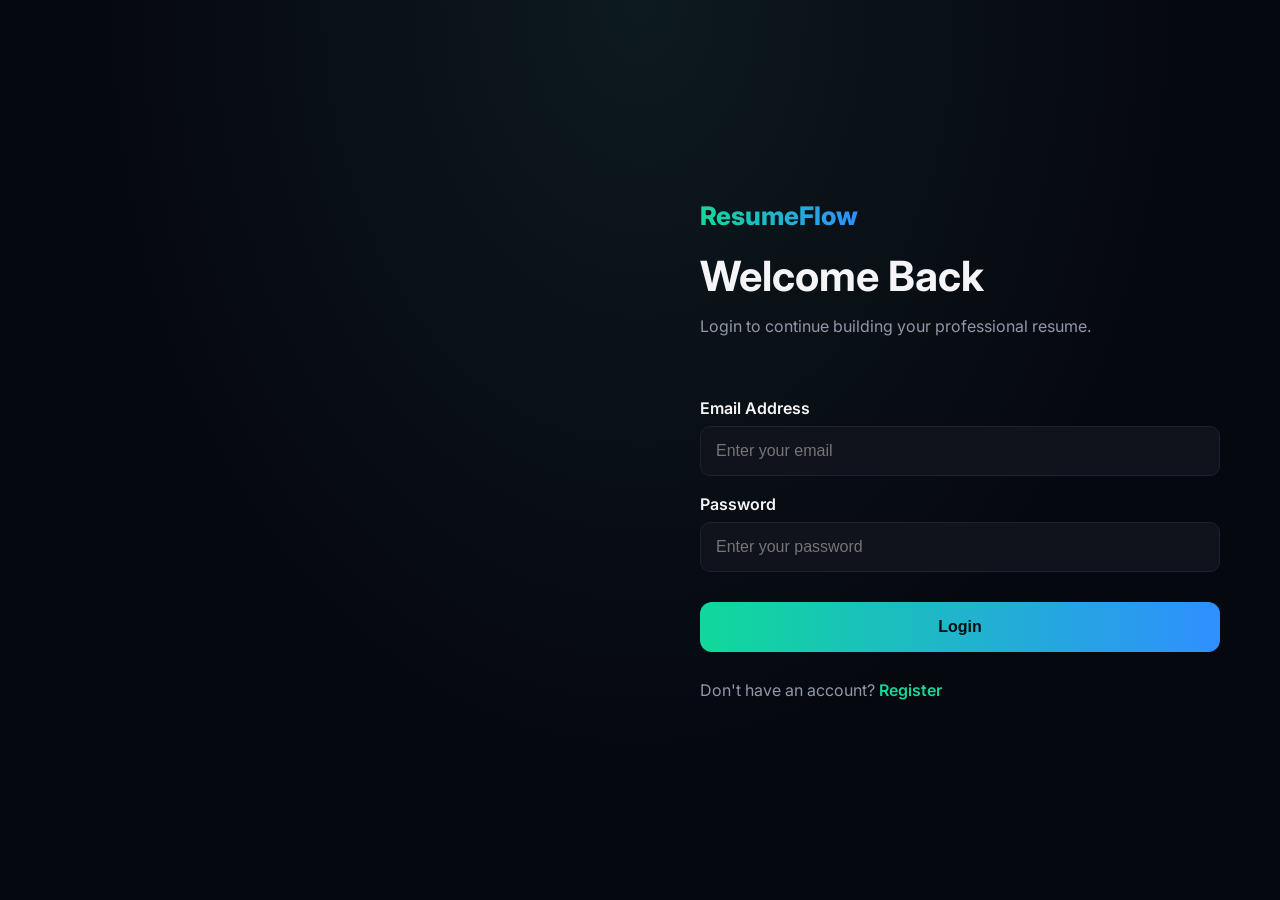
==== login.html @ 40dbe304 "Added loginpage.html and register.html,auth.css,auth.js" ====
<!DOCTYPE html>
<html lang="en">

<head>
    <meta charset="UTF-8">
    <meta name="viewport" content="width=device-width, initial-scale=1.0">
    <title>Login | ResumeFlow</title>

    <link rel="stylesheet" href="auth.css">

    <link rel="preconnect" href="https://fonts.googleapis.com">
    <link rel="preconnect" href="https://fonts.gstatic.com" crossorigin>

    <link href="https://fonts.googleapis.com/css2?family=Inter:wght@400;500;600;700;800&display=swap"
        rel="stylesheet">
</head>

<body>

    <main class="auth-container">

        <section class="auth-image">


        </section>

        <section class="auth-content">

            <header>

                <a href="index.html" class="logo">ResumeFlow</a>

                <h1>Welcome Back</h1>

                <p>
                    Login to continue building your professional resume.
                </p>

            </header>

            <form class="login-form">

                <fieldset>

                    <legend>Login</legend>

                    <label for="email">
                        Email Address
                    </label>

                    <input
                        type="email"
                        id="email"
                        name="email"
                        placeholder="Enter your email"
                        required>

                    <label for="password">
                        Password
                    </label>

                    <input
                        type="password"
                        id="password"
                        name="password"
                        placeholder="Enter your password"
                        required>

                    <button type="submit" class="btn btn-primary">
                        Login
                    </button>

                </fieldset>

            </form>

            <footer>

                <p>
                    Don't have an account?

                    <a href="register.html">
                        Register
                    </a>

                </p>

            </footer>

        </section>

    </main>

    <script src="auth.js"></script>

</body>

</html>
---- auth.css ----
/* ===========================
   RESET
=========================== */

* {
    margin: 0;
    padding: 0;
    box-sizing: border-box;
}

/* ===========================
   ROOT
=========================== */

:root {
    --bg-color: #121212;
    --surface-color: #10121c;
    --text-color: #f5f5f7;
    --text-muted: #9098a8;
    --accent-green: #10d99a;
    --accent-blue: #2f8fff;
    --accent-gradient: linear-gradient(90deg, var(--accent-green), var(--accent-blue));
    --border-color: #1e2130;
    --radius: 12px;
    --font-family: "Inter", sans-serif;
}

/* ===========================
   BODY
=========================== */

body {
    font-family: var(--font-family);
    background: radial-gradient(ellipse at top, #0d1a1e 0%, #060810 60%);
    color: var(--text-color);
    min-height: 100vh;
}

/* ===========================
   MAIN LAYOUT
=========================== */

.auth-container {
    display: grid;
    grid-template-columns: 1fr 1fr;
    min-height: 100vh;
}

/* ===========================
   IMAGE SECTION
=========================== */

.auth-image {
    display: flex;
    justify-content: center;
    align-items: center;
    padding: 40px;
}

.auth-image figure {
    width: 20%;
  

    
}

.auth-image img {
    width: 100%;
    border-radius: 5px;
    display: block;
}

/* ===========================
   FORM SECTION
=========================== */

.auth-content {
    display: flex;
    flex-direction: column;
    justify-content: center;
    padding: 60px;
}

header {
    margin-bottom: 40px;
}

.logo {
    display: inline-block;
    margin-bottom: 20px;
    text-decoration: none;
    font-size: 1.6rem;
    font-weight: 800;
    background: var(--accent-gradient);
    -webkit-background-clip: text;
    color: transparent;
}

header h1 {
    font-size: 2.6rem;
    margin-bottom: 12px;
}

header p {
    color: var(--text-muted);
    line-height: 1.7;
}

/* ===========================
   FORM
=========================== */

fieldset {
    border: none;
}

legend {
    display: none;
}

label {
    display: block;
    margin-top: 18px;
    margin-bottom: 8px;
    font-weight: 600;
}

input {
    width: 100%;
    padding: 15px;
    border-radius: 10px;
    border: 1px solid var(--border-color);
    background: var(--surface-color);
    color: var(--text-color);
    font-size: 1rem;
    outline: none;
}

input:focus {
    border-color: var(--accent-green);
}
/* ===========================
   BUTTON
=========================== */

button {
    width: 100%;
    margin-top: 30px;
    padding: 16px;
    border: none;
    border-radius: var(--radius);
    background: var(--accent-gradient);
    color: #06110d;
    font-size: 1rem;
    font-weight: 700;
    cursor: pointer;
    transition: 0.3s;
}

button:hover {
    transform: translateY(-2px);
    box-shadow: 0 10px 25px rgba(16, 217, 154, 0.30);
}

/* ===========================
   FOOTER
=========================== */

footer {
    margin-top: 28px;
}

footer p {
    color: var(--text-muted);
}

footer a {
    color: var(--accent-green);
    text-decoration: none;
    font-weight: 600;
}

footer a:hover {
    color: var(--accent-blue);
}

/* ===========================
   RESPONSIVE
=========================== */

@media (max-width: 992px) {

    .auth-container {
        grid-template-columns: 1fr;
    }

    .auth-image {
        display: none;
    }

    .auth-content {
        padding: 50px 30px;
    }

    header h1 {
        font-size: 2rem;
    }

}

@media (max-width: 576px) {

    .auth-content {
        padding: 40px 20px;
    }

    header h1 {
        font-size: 1.8rem;
    }

    input,
    button {
        font-size: 0.95rem;
    }

}
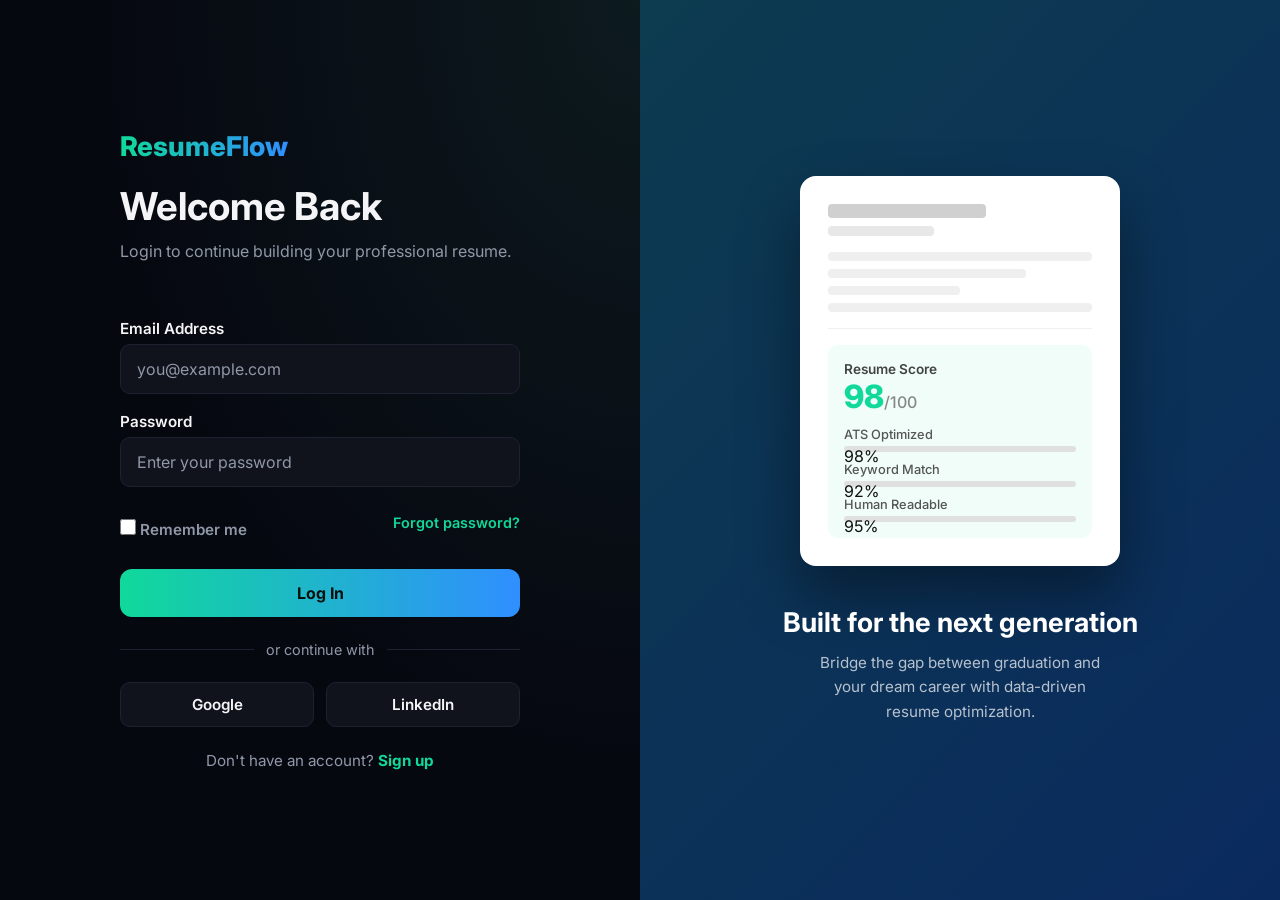
==== commit d1407a92: "Improve auth pages layout, navbar spacing and responsive design" ====
--- a/login.html
+++ b/login.html
@@ -5,87 +5,98 @@
     <meta charset="UTF-8">
     <meta name="viewport" content="width=device-width, initial-scale=1.0">
     <title>Login | ResumeFlow</title>
-
     <link rel="stylesheet" href="auth.css">
-
     <link rel="preconnect" href="https://fonts.googleapis.com">
     <link rel="preconnect" href="https://fonts.gstatic.com" crossorigin>
-
-    <link href="https://fonts.googleapis.com/css2?family=Inter:wght@400;500;600;700;800&display=swap"
-        rel="stylesheet">
+    <link href="https://fonts.googleapis.com/css2?family=Inter:wght@400;500;600;700;800&display=swap" rel="stylesheet">
 </head>
 
 <body>
 
     <main class="auth-container">
 
-        <section class="auth-image">
+        <!-- LEFT: FORM -->
+        <section class="auth-content">
 
+            <header class="auth-header">
+                <a href="index.html" class="logo">ResumeFlow</a>
+                <h1>Welcome Back</h1>
+                <p>Login to continue building your professional resume.</p>
+            </header>
+
+            <form class="auth-form login-form">
+                <fieldset>
+                    <legend>Login</legend>
+
+                    <label for="email">Email Address</label>
+                    <input type="email" id="email" name="email" placeholder="you@example.com" required>
+
+                    <label for="password">Password</label>
+                    <input type="password" id="password" name="password" placeholder="Enter your password" required>
+
+                    <div class="form-row">
+                        <label class="checkbox-label">
+                            <input type="checkbox" id="remember" name="remember">
+                            Remember me
+                        </label>
+                        <a href="#" class="forgot-link">Forgot password?</a>
+                    </div>
+
+                    <button type="submit" class="btn btn-primary">Log In</button>
+                </fieldset>
+            </form>
+
+            <p class="divider"><span>or continue with</span></p>
+
+            <ul class="social-btns">
+                <li><button type="button" class="btn-social">Google</button></li>
+                <li><button type="button" class="btn-social">LinkedIn</button></li>
+            </ul>
+
+            <footer class="auth-footer">
+                <p>Don't have an account? <a href="register.html">Sign up</a></p>
+            </footer>
 
         </section>
 
-        <section class="auth-content">
+        <!-- RIGHT: IMAGE PANEL -->
+        <section class="auth-image" aria-hidden="true">
 
-            <header>
+            <article class="resume-mockup">
+                <header class="mockup-header">
+                    <span class="mockup-name-bar"></span>
+                    <span class="mockup-role-bar"></span>
+                </header>
+                <ul class="mockup-lines">
+                    <li class="line long"></li>
+                    <li class="line medium"></li>
+                    <li class="line short"></li>
+                    <li class="line long"></li>
+                </ul>
+                <section class="score-card">
+                    <h3>Resume Score</h3>
+                    <p class="score-number">98<span>/100</span></p>
+                    <ul class="score-checks">
+                        <li>
+                            <span>ATS Optimized</span>
+                            <meter min="0" max="100" value="98" title="ATS Score">98%</meter>
+                        </li>
+                        <li>
+                            <span>Keyword Match</span>
+                            <meter min="0" max="100" value="92" title="Keyword Score">92%</meter>
+                        </li>
+                        <li>
+                            <span>Human Readable</span>
+                            <meter min="0" max="100" value="95" title="Readability Score">95%</meter>
+                        </li>
+                    </ul>
+                </section>
+            </article>
 
-                <a href="index.html" class="logo">ResumeFlow</a>
-
-                <h1>Welcome Back</h1>
-
-                <p>
-                    Login to continue building your professional resume.
-                </p>
-
-            </header>
-
-            <form class="login-form">
-
-                <fieldset>
-
-                    <legend>Login</legend>
-
-                    <label for="email">
-                        Email Address
-                    </label>
-
-                    <input
-                        type="email"
-                        id="email"
-                        name="email"
-                        placeholder="Enter your email"
-                        required>
-
-                    <label for="password">
-                        Password
-                    </label>
-
-                    <input
-                        type="password"
-                        id="password"
-                        name="password"
-                        placeholder="Enter your password"
-                        required>
-
-                    <button type="submit" class="btn btn-primary">
-                        Login
-                    </button>
-
-                </fieldset>
-
-            </form>
-
-            <footer>
-
-                <p>
-                    Don't have an account?
-
-                    <a href="register.html">
-                        Register
-                    </a>
-
-                </p>
-
-            </footer>
+            <section class="image-text">
+                <h2>Built for the next generation</h2>
+                <p>Bridge the gap between graduation and your dream career with data-driven resume optimization.</p>
+            </section>
 
         </section>
 
--- a/auth.css
+++ b/auth.css
@@ -37,7 +37,7 @@
 }
 
 /* ===========================
-   MAIN LAYOUT
+   TWO COLUMN LAYOUT
 =========================== */
 
 .auth-container {
@@ -47,149 +47,414 @@
 }
 
 /* ===========================
-   IMAGE SECTION
-=========================== */
-
-.auth-image {
-    display: flex;
+   LEFT — FORM SIDE
+=========================== */
+
+.auth-content {
+    display: flex;
+    flex-direction: column;
     justify-content: center;
     align-items: center;
-    padding: 40px;
-}
-
-.auth-image figure {
-    width: 20%;
-  
-
-    
-}
-
-.auth-image img {
-    width: 100%;
-    border-radius: 5px;
-    display: block;
-}
-
-/* ===========================
-   FORM SECTION
-=========================== */
-
-.auth-content {
-    display: flex;
-    flex-direction: column;
-    justify-content: center;
-    padding: 60px;
-}
-
-header {
-    margin-bottom: 40px;
+    padding: 60px 40px;
+}
+
+.auth-header,
+.auth-form,
+.divider,
+.social-btns,
+.auth-footer {
+    width: 100%;
+    max-width: 400px;
+}
+
+/* ===========================
+   HEADER
+=========================== */
+
+.auth-header {
+    margin-bottom: 36px;
 }
 
 .logo {
     display: inline-block;
     margin-bottom: 20px;
     text-decoration: none;
-    font-size: 1.6rem;
+    font-size: 1.7rem;
     font-weight: 800;
     background: var(--accent-gradient);
     -webkit-background-clip: text;
+    background-clip: text;
     color: transparent;
 }
 
-header h1 {
-    font-size: 2.6rem;
-    margin-bottom: 12px;
-}
-
-header p {
+.auth-header h1 {
+    font-size: 2.4rem;
+    margin-bottom: 10px;
+    line-height: 1.2;
+}
+
+.auth-header p {
     color: var(--text-muted);
-    line-height: 1.7;
+    line-height: 1.6;
 }
 
 /* ===========================
    FORM
 =========================== */
 
-fieldset {
+.auth-form fieldset {
     border: none;
 }
 
-legend {
+.auth-form legend {
     display: none;
 }
 
-label {
+.auth-form label {
     display: block;
     margin-top: 18px;
-    margin-bottom: 8px;
+    margin-bottom: 6px;
     font-weight: 600;
-}
-
-input {
-    width: 100%;
-    padding: 15px;
+    font-size: 0.95rem;
+}
+
+.auth-form input[type="email"],
+.auth-form input[type="password"],
+.auth-form input[type="text"] {
+    width: 100%;
+    padding: 14px 16px;
     border-radius: 10px;
     border: 1px solid var(--border-color);
     background: var(--surface-color);
     color: var(--text-color);
     font-size: 1rem;
+    font-family: var(--font-family);
     outline: none;
-}
-
-input:focus {
+    transition: border-color 0.3s, box-shadow 0.3s;
+}
+
+.auth-form input::placeholder {
+    color: var(--text-muted);
+}
+
+.auth-form input:focus {
     border-color: var(--accent-green);
-}
-/* ===========================
-   BUTTON
-=========================== */
-
-button {
-    width: 100%;
-    margin-top: 30px;
-    padding: 16px;
+    box-shadow: 0 0 0 3px rgba(16, 217, 154, 0.12);
+}
+
+/* ===========================
+   REMEMBER ME + FORGOT ROW
+=========================== */
+
+.form-row {
+    display: flex;
+    justify-content: space-between;
+    align-items: center;
+    margin-top: 14px;
+}
+
+.checkbox-label {
+    display: flex;
+    align-items: center;
+    gap: 8px;
+    color: var(--text-muted);
+    font-size: 0.9rem;
+    cursor: pointer;
+    font-weight: 400;
+    margin-top: 0;
+}
+
+.checkbox-label input[type="checkbox"] {
+    width: 16px;
+    height: 16px;
+    accent-color: var(--accent-green);
+    cursor: pointer;
+}
+
+.forgot-link {
+    color: var(--accent-green);
+    text-decoration: none;
+    font-size: 0.9rem;
+    font-weight: 600;
+}
+
+.forgot-link:hover {
+    color: var(--accent-blue);
+}
+
+/* ===========================
+   SUBMIT BUTTON
+=========================== */
+
+.btn {
+    display: inline-block;
+    padding: 14px;
+    border-radius: var(--radius);
+    font-weight: 700;
+    font-size: 1rem;
+    font-family: var(--font-family);
+    cursor: pointer;
     border: none;
-    border-radius: var(--radius);
+    transition: transform 0.3s, box-shadow 0.3s;
+}
+
+.btn-primary {
+    width: 100%;
+    margin-top: 24px;
     background: var(--accent-gradient);
     color: #06110d;
-    font-size: 1rem;
-    font-weight: 700;
+}
+
+.btn-primary:hover {
+    transform: translateY(-2px);
+    box-shadow: 0 10px 25px rgba(16, 217, 154, 0.3);
+}
+
+/* ===========================
+   DIVIDER
+=========================== */
+
+.divider {
+    display: flex;
+    align-items: center;
+    gap: 12px;
+    margin: 24px 0;
+    color: var(--text-muted);
+    font-size: 0.9rem;
+    list-style: none;
+}
+
+.divider::before,
+.divider::after {
+    content: '';
+    flex: 1;
+    height: 1px;
+    background: var(--border-color);
+}
+
+/* ===========================
+   SOCIAL BUTTONS
+=========================== */
+
+.social-btns {
+    display: grid;
+    grid-template-columns: 1fr 1fr;
+    gap: 12px;
+    list-style: none;
+}
+
+.btn-social {
+    width: 100%;
+    padding: 12px;
+    border: 1px solid var(--border-color);
+    border-radius: 10px;
+    background: var(--surface-color);
+    color: var(--text-color);
+    font-size: 0.95rem;
+    font-weight: 600;
+    font-family: var(--font-family);
     cursor: pointer;
-    transition: 0.3s;
-}
-
-button:hover {
-    transform: translateY(-2px);
-    box-shadow: 0 10px 25px rgba(16, 217, 154, 0.30);
+    transition: border-color 0.3s, box-shadow 0.3s;
+}
+
+.btn-social:hover {
+    border-color: var(--accent-green);
+    box-shadow: 0 0 12px rgba(16, 217, 154, 0.15);
 }
 
 /* ===========================
    FOOTER
 =========================== */
 
-footer {
-    margin-top: 28px;
-}
-
-footer p {
+.auth-footer {
+    margin-top: 24px;
+    text-align: center;
+}
+
+.auth-footer p {
     color: var(--text-muted);
-}
-
-footer a {
+    font-size: 0.95rem;
+}
+
+.auth-footer a {
     color: var(--accent-green);
     text-decoration: none;
+    font-weight: 700;
+}
+
+.auth-footer a:hover {
+    color: var(--accent-blue);
+}
+
+/* ===========================
+   RIGHT — IMAGE PANEL
+=========================== */
+
+.auth-image {
+    background: linear-gradient(135deg, #0d3b4f 0%, #0a2a5e 100%);
+    display: flex;
+    flex-direction: column;
+    align-items: center;
+    justify-content: center;
+    padding: 60px 50px;
+    gap: 40px;
+}
+
+/* ===========================
+   RESUME MOCKUP CARD
+=========================== */
+
+.resume-mockup {
+    background: #fff;
+    border-radius: 16px;
+    padding: 28px;
+    width: 100%;
+    max-width: 320px;
+    box-shadow: 0 30px 60px rgba(0, 0, 0, 0.4);
+    color: #111;
+}
+
+.mockup-header {
+    margin-bottom: 16px;
+    display: flex;
+    flex-direction: column;
+    gap: 8px;
+}
+
+.mockup-name-bar {
+    display: block;
+    height: 14px;
+    width: 60%;
+    background: #d0d0d0;
+    border-radius: 4px;
+}
+
+.mockup-role-bar {
+    display: block;
+    height: 10px;
+    width: 40%;
+    background: #e8e8e8;
+    border-radius: 4px;
+}
+
+.mockup-lines {
+    list-style: none;
+    display: flex;
+    flex-direction: column;
+    gap: 8px;
+    padding-bottom: 16px;
+    border-bottom: 1px solid #efefef;
+    margin-bottom: 16px;
+}
+
+.line {
+    display: block;
+    height: 9px;
+    background: #efefef;
+    border-radius: 4px;
+}
+
+.line.long { width: 100%; }
+.line.medium { width: 75%; }
+.line.short { width: 50%; }
+
+/* ===========================
+   SCORE CARD (inside mockup)
+=========================== */
+
+.score-card {
+    background: #f0fdf8;
+    border-radius: 10px;
+    padding: 16px;
+}
+
+.score-card h3 {
+    font-size: 0.85rem;
+    color: #444;
+    margin-bottom: 4px;
     font-weight: 600;
 }
 
-footer a:hover {
-    color: var(--accent-blue);
+.score-number {
+    font-size: 2rem;
+    font-weight: 800;
+    color: #10d99a;
+    margin-bottom: 14px;
+    line-height: 1;
+}
+
+.score-number span {
+    font-size: 1rem;
+    color: #888;
+    font-weight: 500;
+}
+
+.score-checks {
+    list-style: none;
+    display: flex;
+    flex-direction: column;
+    gap: 10px;
+}
+
+.score-checks li {
+    display: flex;
+    flex-direction: column;
+    gap: 4px;
+}
+
+.score-checks li span {
+    font-size: 0.8rem;
+    color: #555;
+    font-weight: 500;
+}
+
+.score-checks meter {
+    width: 100%;
+    height: 6px;
+    border-radius: 4px;
+    appearance: none;
+    -webkit-appearance: none;
+    border: none;
+    background: #e0e0e0;
+}
+
+.score-checks meter::-webkit-meter-optimum-value {
+    background: linear-gradient(90deg, #10d99a, #2f8fff);
+    border-radius: 4px;
+}
+
+.score-checks meter::-moz-meter-bar {
+    background: linear-gradient(90deg, #10d99a, #2f8fff);
+    border-radius: 4px;
+}
+
+/* ===========================
+   RIGHT SIDE TEXT
+=========================== */
+
+.image-text {
+    text-align: center;
+}
+
+.image-text h2 {
+    font-size: 1.7rem;
+    color: #fff;
+    margin-bottom: 12px;
+}
+
+.image-text p {
+    color: rgba(255, 255, 255, 0.7);
+    font-size: 0.95rem;
+    max-width: 280px;
+    margin: 0 auto;
+    line-height: 1.6;
 }
 
 /* ===========================
    RESPONSIVE
 =========================== */
 
-@media (max-width: 992px) {
-
+@media (max-width: 900px) {
     .auth-container {
         grid-template-columns: 1fr;
     }
@@ -199,28 +464,26 @@
     }
 
     .auth-content {
-        padding: 50px 30px;
-    }
-
-    header h1 {
-        font-size: 2rem;
-    }
-
-}
-
-@media (max-width: 576px) {
-
+        padding: 48px 36px;
+    }
+}
+
+@media (max-width: 480px) {
     .auth-content {
-        padding: 40px 20px;
-    }
-
-    header h1 {
+        padding: 32px 20px;
+    }
+
+    .auth-header h1 {
         font-size: 1.8rem;
     }
 
-    input,
-    button {
-        font-size: 0.95rem;
-    }
-
+    .social-btns {
+        grid-template-columns: 1fr;
+    }
+
+    .form-row {
+        flex-direction: column;
+        align-items: flex-start;
+        gap: 10px;
+    }
 }
